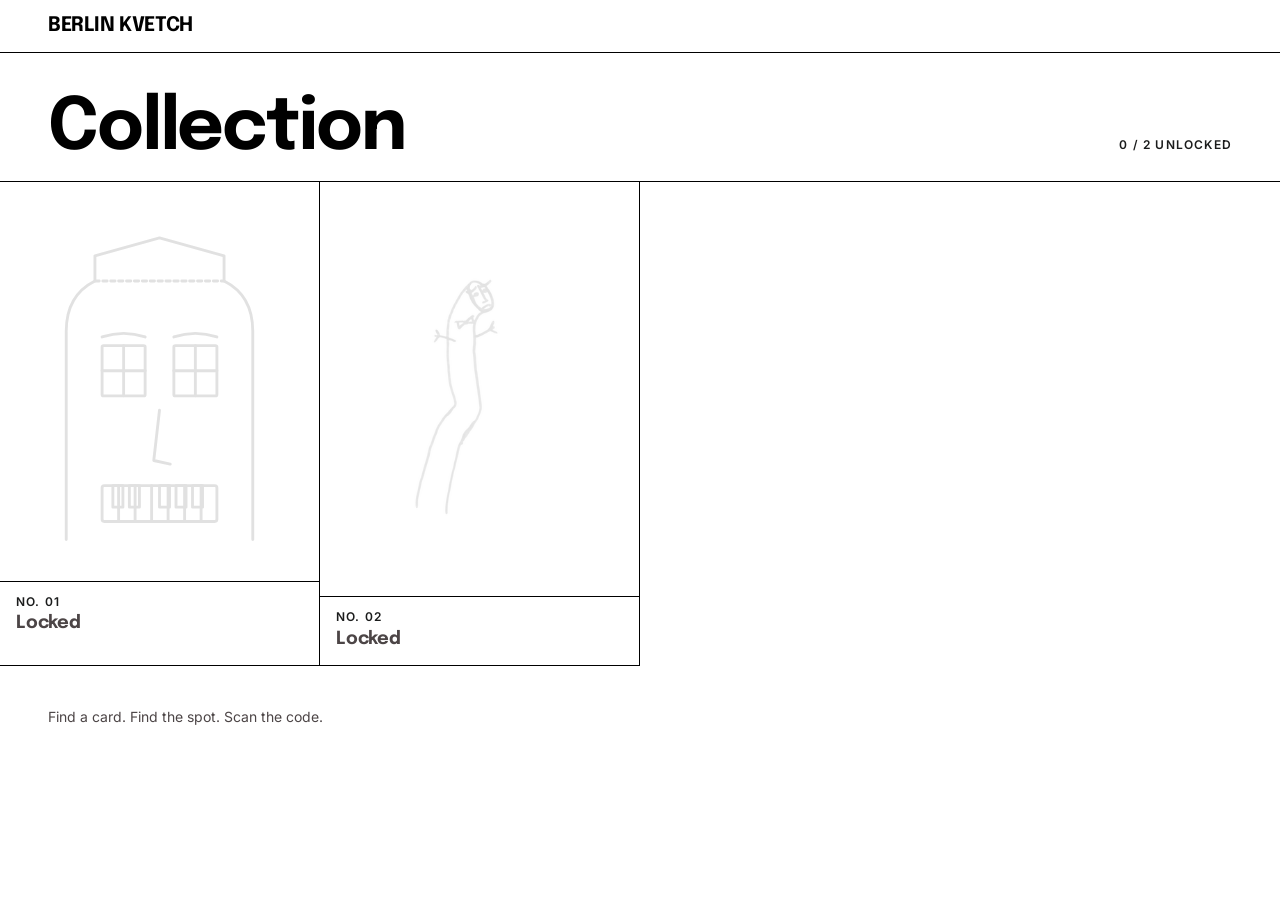
==== index.html @ 39d84fa9 "update 2026-10-23 18:55" ====
<!DOCTYPE html>
<html lang="en">
<head>
  <meta charset="UTF-8" />
  <meta name="viewport" content="width=device-width, initial-scale=1.0, viewport-fit=cover" />
  <meta name="theme-color" content="#000000" />
  <title>Berlin Kvetch</title>
  <link rel="icon" type="image/x-icon" href="assets/favicon.ico" />
  <link rel="icon" type="image/png" sizes="32x32" href="assets/favicon-32x32.png" />
  <link rel="icon" type="image/png" sizes="16x16" href="assets/favicon-16x16.png" />
  <link rel="apple-touch-icon" sizes="180x180" href="assets/apple-touch-icon.png" />
  <link rel="stylesheet" href="https://fonts.googleapis.com/css2?family=Material+Symbols+Outlined:opsz,wght,FILL,GRAD@20..48,100..700,0..1,-50..200&display=block" />
  <link rel="stylesheet" href="css/style.css" />
</head>
<body>

  <!-- ============ CAMERA (QR codes open here: ?f=<figure-id>) ============ -->
  <section id="view-camera" class="view view--camera hidden" aria-label="Camera">
    <video id="camera-feed" autoplay playsinline muted></video>
    <img id="camera-overlay" class="cam-overlay" alt="" />

    <header class="cam-bar">
      <div class="cam-bar__title">
        <span class="label-caps">Berlin Kvetch</span>
        <span id="cam-figure-title" class="cam-bar__name"></span>
      </div>
      <button class="icon-btn icon-btn--light" data-go="collection" aria-label="Collection">
        <span class="material-symbols-outlined" aria-hidden="true">grid_view</span>
      </button>
    </header>

    <div id="cam-start" class="cam-start hidden">
      <p id="cam-start-msg">Camera access is needed to find the figure.</p>
      <button id="cam-start-btn" class="btn btn--light">Start camera</button>
    </div>

    <footer class="cam-foot">
      <p class="cam-foot__hint">Line the drawing up with the spot.</p>
      <div class="cam-foot__row">
        <span class="label-caps"><span id="align-status">Starting camera…</span> · <span id="align-score">0%</span></span>
        <span class="cam-foot__actions">
          <a id="cam-listen" class="btn btn--light btn--small hidden" href="#listen">Listen</a>
          <!-- TEMPORARY: manual unlock until camera matching is proven in the field -->
          <button id="manual-unlock" class="btn btn--light btn--small">Unlock</button>
        </span>
      </div>
    </footer>
  </section>

  <!-- ============ PLAYER ============ -->
  <section id="view-player" class="view view--player hidden" aria-label="Player">
    <header class="masthead">
      <span class="masthead__brand">Berlin Kvetch</span>
      <button class="icon-btn" data-go="collection" aria-label="Collection">
        <span class="material-symbols-outlined" aria-hidden="true">grid_view</span>
      </button>
    </header>

    <div id="unlocked-flash" class="flash hidden"><span class="label-caps">Unlocked</span></div>

    <div class="player-stage">
      <img id="player-drawing" class="player-stage__img" alt="" />
    </div>

    <div class="player-meta">
      <h1 id="player-title" class="player-meta__title"></h1>
      <p id="player-subtitle" class="label-caps player-meta__sub"></p>
    </div>

    <div class="player">
      <audio id="audio" preload="metadata"></audio>
      <div class="player__progress">
        <span id="t-cur" class="player__time">0:00</span>
        <input id="seek" class="player__seek" type="range" min="0" max="100" step="0.1" value="0" aria-label="Seek" />
        <span id="t-tot" class="player__time">0:00</span>
      </div>
      <div class="player__controls">
        <button id="back-10" class="player__skip" aria-label="Back 10 seconds">
          <span class="material-symbols-outlined" aria-hidden="true">replay_10</span>
        </button>
        <button id="play-pause" class="player__play" aria-label="Play">
          <span id="icon-play" class="material-symbols-outlined" aria-hidden="true">play_circle</span>
          <span id="icon-pause" class="material-symbols-outlined hidden" aria-hidden="true">pause_circle</span>
        </button>
        <button id="fwd-10" class="player__skip" aria-label="Forward 10 seconds">
          <span class="material-symbols-outlined" aria-hidden="true">forward_10</span>
        </button>
      </div>
      <p id="audio-missing" class="label-caps muted hidden">Audio not added yet</p>
    </div>
  </section>

  <!-- ============ COLLECTION (the only other screen) ============ -->
  <section id="view-collection" class="view view--collection hidden" aria-label="Collection">
    <header class="masthead">
      <span class="masthead__brand">Berlin Kvetch</span>
      <button id="coll-back" class="icon-btn hidden" aria-label="Back">
        <span class="material-symbols-outlined" aria-hidden="true">close</span>
      </button>
    </header>

    <div class="coll-head">
      <h1 class="coll-head__title">Collection</h1>
      <span id="coll-count" class="label-caps"></span>
    </div>

    <ul id="coll-grid" class="coll-grid"></ul>

    <p class="coll-foot">Find a card. Find the spot. Scan the code.</p>
  </section>

  <script src="js/alignment.js"></script>
  <script src="js/app.js"></script>
</body>
</html>
---- css/style.css ----
/* ============================================================
   Berlin Kvetch — Editorial Noir
   Monochrome, sharp, rule-separated. See design/DESIGN.md.
   ============================================================ */

@import url('https://fonts.googleapis.com/css2?family=Epilogue:wght@600;700&family=Inter:wght@400;600&display=swap');

:root {
  --ink: #000000;
  --ink-soft: #1b1c1c;
  --ink-mute: #4c4546;
  --line-soft: #cfc4c5;
  --paper: #ffffff;
  --font-display: 'Epilogue', 'Helvetica Neue', Arial, sans-serif;
  --font-body: 'Inter', 'Helvetica Neue', Arial, sans-serif;
  --margin: 24px;
  --safe-top: env(safe-area-inset-top, 0px);
  --safe-bottom: env(safe-area-inset-bottom, 0px);
}
@media (min-width: 720px) { :root { --margin: 48px; } }

*, *::before, *::after { box-sizing: border-box; }
html, body {
  margin: 0;
  background: var(--paper);
  color: var(--ink-soft);
  font: 16px/1.5 var(--font-body);
  -webkit-font-smoothing: antialiased;
  min-height: 100dvh;
}
img, video { display: block; max-width: 100%; }
a { color: inherit; text-decoration: none; }
button { font: inherit; color: inherit; background: none; border: 0; padding: 0; border-radius: 0; cursor: pointer; }
button:disabled { cursor: default; opacity: .35; }
.hidden { display: none !important; }
.muted { color: var(--ink-mute); }

.label-caps {
  font: 600 12px/1.3 var(--font-body);
  letter-spacing: .1em;
  text-transform: uppercase;
}

.material-symbols-outlined {
  font-variation-settings: 'FILL' 0, 'wght' 300, 'GRAD' 0, 'opsz' 24;
  font-size: 24px;
  line-height: 1;
}

/* ----- Buttons ----- */
.btn {
  display: inline-flex; align-items: center; justify-content: center;
  min-height: 48px; padding: 0 24px;
  border: 2px solid var(--ink); background: var(--paper); color: var(--ink);
  font: 600 12px/1 var(--font-body); letter-spacing: .1em; text-transform: uppercase;
}
.btn:hover, .btn:active { background: var(--ink); color: var(--paper); }
.btn--light { border-color: var(--paper); background: transparent; color: var(--paper); }
.btn--light:hover, .btn--light:active { background: var(--paper); color: var(--ink); }
.btn--small { min-height: 40px; padding: 0 16px; }

.icon-btn {
  width: 44px; height: 44px;
  display: inline-flex; align-items: center; justify-content: center;
  border: 2px solid var(--ink);
}
.icon-btn:hover, .icon-btn:active { background: var(--ink); color: var(--paper); }
.icon-btn--light { border-color: var(--paper); color: var(--paper); }
.icon-btn--light:hover, .icon-btn--light:active { background: var(--paper); color: var(--ink); }

/* ----- Masthead (player + collection) ----- */
.masthead {
  display: flex; align-items: center; justify-content: space-between;
  padding: calc(16px + var(--safe-top)) var(--margin) 16px;
  border-bottom: 1px solid var(--ink);
}
.masthead__brand {
  font: 700 20px/1 var(--font-display);
  letter-spacing: -.02em;
  text-transform: uppercase;
  color: var(--ink);
}

/* ============ CAMERA ============ */
.view--camera {
  position: fixed; inset: 0;
  background: var(--ink); color: var(--paper);
  overflow: hidden;
}
.view--camera video {
  position: absolute; inset: 0;
  width: 100%; height: 100%; max-width: none;
  object-fit: cover;
}
.cam-overlay {
  position: absolute; inset: 0;
  width: 100%; height: 100%; max-width: none;
  object-fit: contain;
  padding: 96px 24px 140px;
  pointer-events: none;
  opacity: .85;
  /* white halo keeps black line-art legible over dark parts of the scene */
  filter: drop-shadow(0 0 1px #fff) drop-shadow(0 0 2px #fff);
}
.cam-bar {
  position: absolute; left: 0; right: 0; top: 0;
  display: flex; align-items: center; justify-content: space-between; gap: 16px;
  padding: calc(16px + var(--safe-top)) var(--margin) 16px;
  background: var(--ink);
  border-bottom: 1px solid var(--paper);
}
.cam-bar__title { display: flex; flex-direction: column; gap: 4px; min-width: 0; }
.cam-bar__name {
  font: 700 22px/1.1 var(--font-display);
  letter-spacing: -.02em;
  white-space: nowrap; overflow: hidden; text-overflow: ellipsis;
}
.cam-foot {
  position: absolute; left: 0; right: 0; bottom: 0;
  padding: 16px var(--margin) calc(16px + var(--safe-bottom));
  background: var(--ink);
  border-top: 1px solid var(--paper);
}
.cam-foot__hint { margin: 0 0 12px; font-size: 14px; }
.cam-foot__row { display: flex; align-items: center; justify-content: space-between; gap: 12px; }
.cam-foot__actions { display: flex; gap: 8px; }
.cam-start {
  position: absolute; left: var(--margin); right: var(--margin); top: 50%;
  transform: translateY(-50%);
  padding: 24px;
  background: var(--ink);
  border: 2px solid var(--paper);
}
.cam-start p { margin: 0 0 16px; }

/* ============ PLAYER ============ */
.view--player { min-height: 100dvh; display: flex; flex-direction: column; }
.flash {
  background: var(--ink); color: var(--paper);
  padding: 12px var(--margin);
  animation: flash-in .25s ease-out;
}
@keyframes flash-in { from { transform: translateY(-100%); } to { transform: none; } }

.player-stage {
  flex: 1;
  display: flex; align-items: center; justify-content: center;
  padding: 32px var(--margin);
  min-height: 40vh;
}
.player-stage__img { width: 100%; max-width: 520px; max-height: 52vh; object-fit: contain; }

.player-meta {
  padding: 24px var(--margin) 0;
  border-top: 1px solid var(--ink);
}
.player-meta__title {
  margin: 0;
  font: 700 clamp(36px, 10vw, 64px)/1 var(--font-display);
  letter-spacing: -.03em;
  color: var(--ink);
}
.player-meta__sub { margin: 12px 0 0; color: var(--ink-mute); }

.player { padding: 24px var(--margin) calc(32px + var(--safe-bottom)); }
.player__progress { display: flex; align-items: center; gap: 12px; }
.player__time { font: 600 12px/1 var(--font-body); font-variant-numeric: tabular-nums; min-width: 34px; }
.player__time:last-child { text-align: right; }
.player__controls { display: flex; align-items: center; justify-content: center; gap: 32px; margin-top: 16px; }
.player__skip .material-symbols-outlined { font-size: 32px; }
.player__play .material-symbols-outlined { font-size: 72px; font-variation-settings: 'FILL' 0, 'wght' 200, 'GRAD' 0, 'opsz' 48; }
#audio-missing { text-align: center; margin: 16px 0 0; }

.player__seek {
  -webkit-appearance: none; appearance: none;
  flex: 1; height: 16px; margin: 0; background: transparent;
  --progress: 0%;
}
.player__seek:focus { outline: none; }
.player__seek::-webkit-slider-runnable-track {
  height: 2px;
  background: linear-gradient(to right, var(--ink) var(--progress), var(--line-soft) var(--progress));
}
.player__seek::-webkit-slider-thumb {
  -webkit-appearance: none; width: 12px; height: 12px; margin-top: -5px;
  background: var(--ink); border: 0; border-radius: 0;
}
.player__seek::-moz-range-track { height: 2px; background: var(--line-soft); }
.player__seek::-moz-range-progress { height: 2px; background: var(--ink); }
.player__seek::-moz-range-thumb { width: 12px; height: 12px; background: var(--ink); border: 0; border-radius: 0; }

/* ============ COLLECTION ============ */
.coll-head {
  display: flex; align-items: baseline; justify-content: space-between; gap: 16px;
  padding: 40px var(--margin) 16px;
  border-bottom: 1px solid var(--ink);
}
.coll-head__title {
  margin: 0;
  font: 700 clamp(40px, 12vw, 72px)/1 var(--font-display);
  letter-spacing: -.03em; color: var(--ink);
}
.coll-grid {
  list-style: none; margin: 0; padding: 0;
  display: grid; grid-template-columns: repeat(2, 1fr);
}
@media (min-width: 720px) { .coll-grid { grid-template-columns: repeat(4, 1fr); } }
.coll-tile { border-bottom: 1px solid var(--ink); border-right: 1px solid var(--ink); }
.coll-tile__inner { display: flex; flex-direction: column; height: 100%; }
.coll-tile__img {
  aspect-ratio: 4 / 5;
  display: flex; align-items: center; justify-content: center;
  padding: 16px;
}
.coll-tile__img img { width: 100%; height: 100%; object-fit: contain; }
.coll-tile__meta {
  display: flex; flex-direction: column; gap: 4px;
  padding: 12px 16px 16px;
  border-top: 1px solid var(--ink);
}
.coll-tile__name { font: 700 18px/1.15 var(--font-display); letter-spacing: -.01em; color: var(--ink); }

/* locked: drawing as faint ghost, no interaction */
.coll-tile:not(.coll-tile--open) .coll-tile__img img { opacity: .12; filter: grayscale(1); }
.coll-tile:not(.coll-tile--open) .coll-tile__name { color: var(--ink-mute); }
/* unlocked: inverts on press */
.coll-tile--open a:hover, .coll-tile--open a:active { background: var(--ink); color: var(--paper); }
.coll-tile--open a:hover .coll-tile__name, .coll-tile--open a:active .coll-tile__name { color: var(--paper); }
.coll-tile--open a:hover img, .coll-tile--open a:active img { filter: invert(1); }
.coll-tile--open a:hover .coll-tile__meta { border-top-color: var(--paper); }

.coll-empty { padding: 24px var(--margin); }
.coll-foot { padding: 40px var(--margin) calc(40px + var(--safe-bottom)); margin: 0; color: var(--ink-mute); font-size: 14px; }
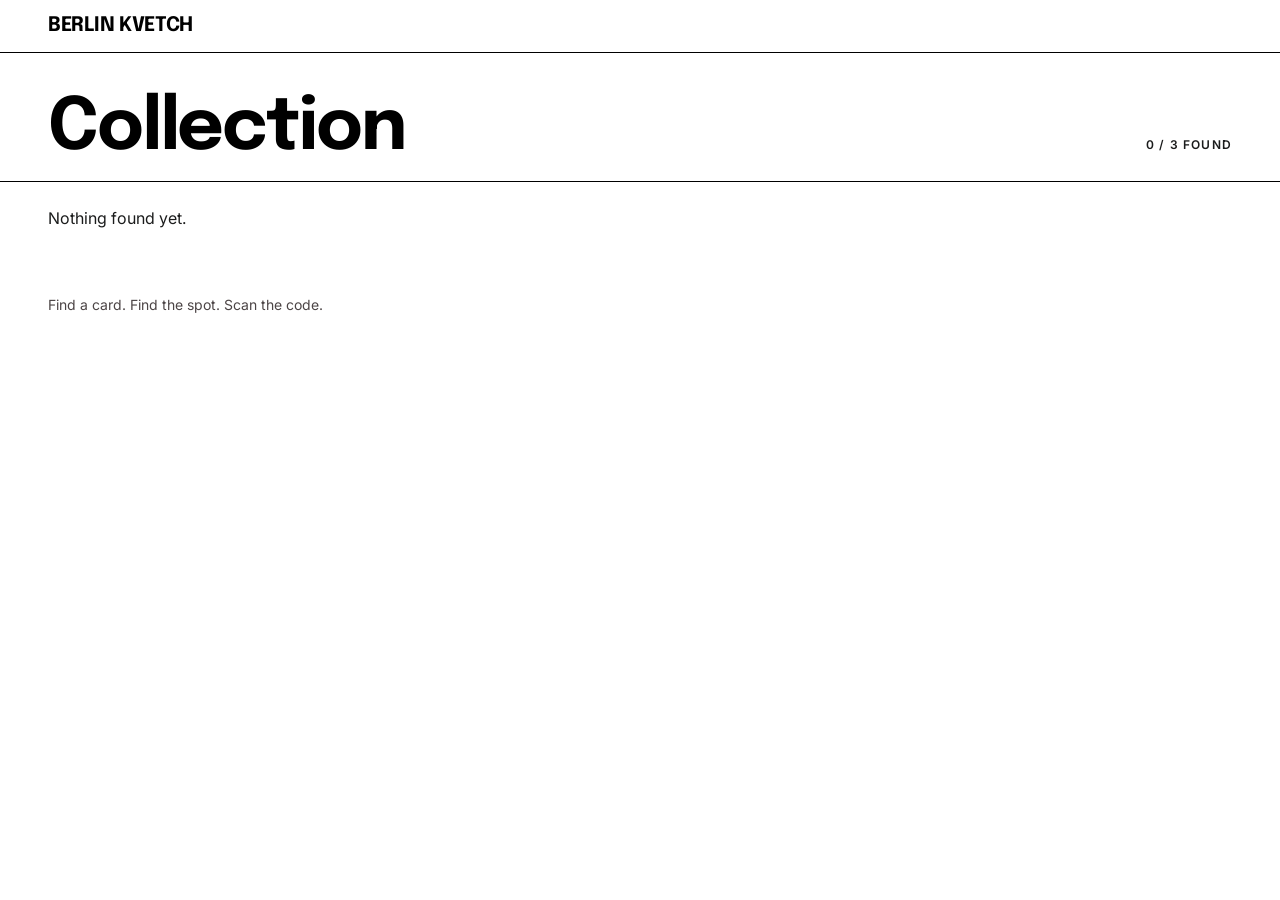
==== commit 7502a322: "update 2026-10-24 20:39" ====
--- a/index.html
+++ b/index.html
@@ -2,7 +2,7 @@
 <html lang="en">
 <head>
   <meta charset="UTF-8" />
-  <meta name="viewport" content="width=device-width, initial-scale=1.0, viewport-fit=cover" />
+  <meta name="viewport" content="width=device-width, initial-scale=1, maximum-scale=1, user-scalable=no, viewport-fit=cover" />
   <meta name="theme-color" content="#000000" />
   <title>Berlin Kvetch</title>
   <link rel="icon" type="image/x-icon" href="assets/favicon.ico" />
--- a/css/style.css
+++ b/css/style.css
@@ -26,8 +26,14 @@
   color: var(--ink-soft);
   font: 16px/1.5 var(--font-body);
   -webkit-font-smoothing: antialiased;
-  min-height: 100dvh;
-}
+  -webkit-text-size-adjust: 100%;
+  text-size-adjust: 100%;
+  overflow-x: hidden;
+  /* app-like: no pinch / double-tap zoom, only vertical scrolling */
+  touch-action: pan-y;
+}
+body { min-height: 100svh; }
+a, button { touch-action: manipulation; -webkit-tap-highlight-color: transparent; }
 img, video { display: block; max-width: 100%; }
 a { color: inherit; text-decoration: none; }
 button { font: inherit; color: inherit; background: none; border: 0; padding: 0; border-radius: 0; cursor: pointer; }
@@ -124,6 +130,16 @@
 .cam-foot__hint { margin: 0 0 12px; font-size: 14px; }
 .cam-foot__row { display: flex; align-items: center; justify-content: space-between; gap: 12px; }
 .cam-foot__actions { display: flex; gap: 8px; }
+.demo-hold {
+  display: block; width: 100%;
+  margin-top: 16px; min-height: 64px;
+  border: 2px solid var(--paper); background: transparent; color: var(--paper);
+  font: 600 13px/1 var(--font-body); letter-spacing: .14em; text-transform: uppercase;
+  touch-action: none; user-select: none; -webkit-user-select: none; -webkit-touch-callout: none;
+  transition: background .12s ease, color .12s ease;
+}
+.demo .cam-overlay { padding-bottom: 220px; }
+.demo-hold.is-holding { background: var(--paper); color: var(--ink); }
 .cam-start {
   position: absolute; left: var(--margin); right: var(--margin); top: 50%;
   transform: translateY(-50%);
@@ -206,13 +222,19 @@
 }
 @media (min-width: 720px) { .coll-grid { grid-template-columns: repeat(4, 1fr); } }
 .coll-tile { border-bottom: 1px solid var(--ink); border-right: 1px solid var(--ink); }
-.coll-tile__inner { display: flex; flex-direction: column; height: 100%; }
+.coll-tile { min-width: 0; }
+.coll-tile__inner { display: block; }
 .coll-tile__img {
+  position: relative;
+  display: block;
   aspect-ratio: 4 / 5;
-  display: flex; align-items: center; justify-content: center;
-  padding: 16px;
-}
-.coll-tile__img img { width: 100%; height: 100%; object-fit: contain; }
+  overflow: hidden;
+}
+.coll-tile__img img {
+  position: absolute; inset: 16px;
+  width: calc(100% - 32px); height: calc(100% - 32px); max-width: none;
+  object-fit: contain;
+}
 .coll-tile__meta {
   display: flex; flex-direction: column; gap: 4px;
   padding: 12px 16px 16px;
@@ -220,14 +242,17 @@
 }
 .coll-tile__name { font: 700 18px/1.15 var(--font-display); letter-spacing: -.01em; color: var(--ink); }
 
-/* locked: drawing as faint ghost, no interaction */
-.coll-tile:not(.coll-tile--open) .coll-tile__img img { opacity: .12; filter: grayscale(1); }
-.coll-tile:not(.coll-tile--open) .coll-tile__name { color: var(--ink-mute); }
-/* unlocked: inverts on press */
-.coll-tile--open a:hover, .coll-tile--open a:active { background: var(--ink); color: var(--paper); }
-.coll-tile--open a:hover .coll-tile__name, .coll-tile--open a:active .coll-tile__name { color: var(--paper); }
-.coll-tile--open a:hover img, .coll-tile--open a:active img { filter: invert(1); }
-.coll-tile--open a:hover .coll-tile__meta { border-top-color: var(--paper); }
+/* tiles invert on press (hover only on real pointers, so taps on phones don't stick) */
+.coll-tile a:active { background: var(--ink); color: var(--paper); }
+.coll-tile a:active .coll-tile__name { color: var(--paper); }
+.coll-tile a:active img { filter: invert(1); }
+.coll-tile a:active .coll-tile__meta { border-top-color: var(--paper); }
+@media (hover: hover) {
+  .coll-tile a:hover { background: var(--ink); color: var(--paper); }
+  .coll-tile a:hover .coll-tile__name { color: var(--paper); }
+  .coll-tile a:hover img { filter: invert(1); }
+  .coll-tile a:hover .coll-tile__meta { border-top-color: var(--paper); }
+}
 
 .coll-empty { padding: 24px var(--margin); }
 .coll-foot { padding: 40px var(--margin) calc(40px + var(--safe-bottom)); margin: 0; color: var(--ink-mute); font-size: 14px; }
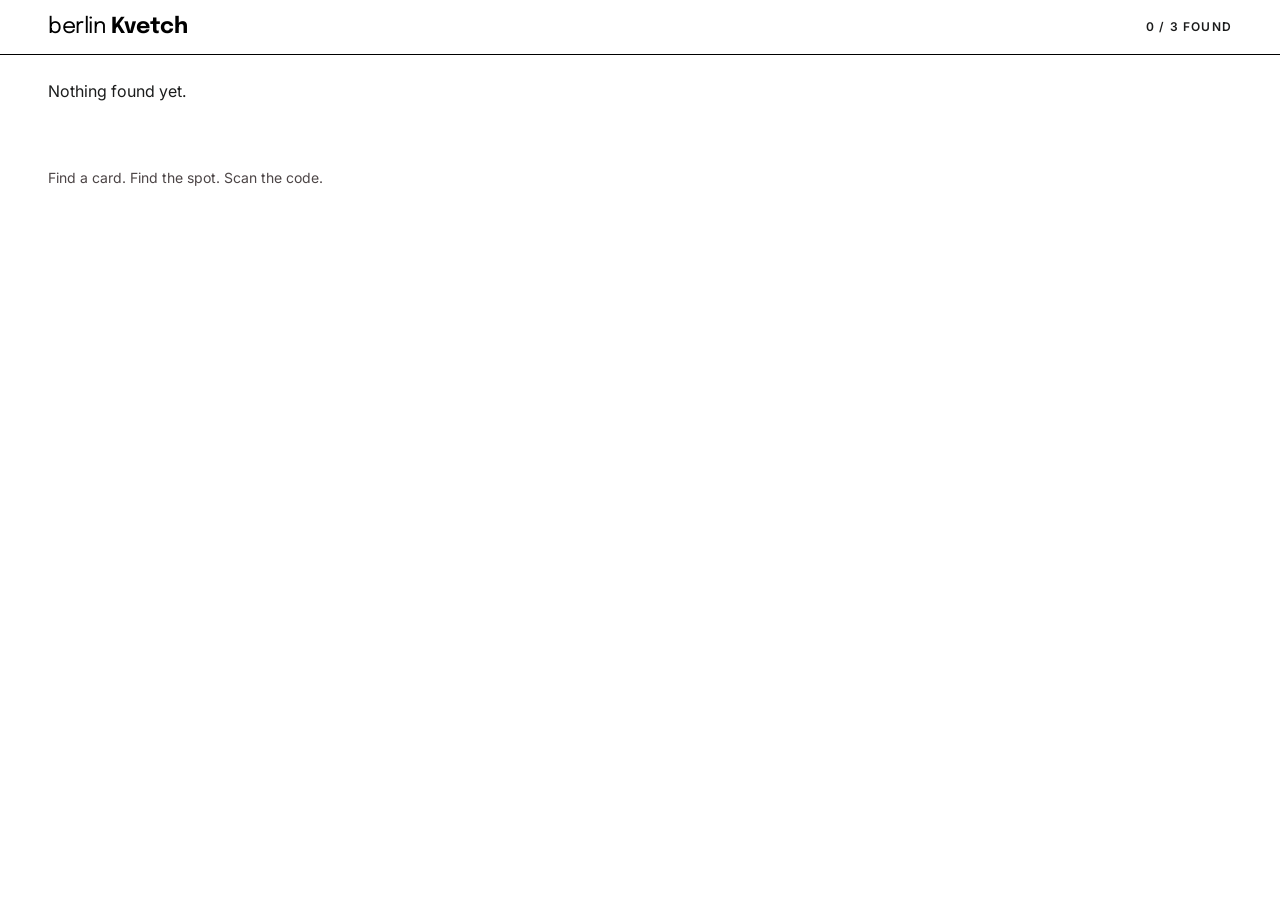
==== commit 885e2165: "update 2026-10-24 20:57" ====
--- a/index.html
+++ b/index.html
@@ -4,7 +4,7 @@
   <meta charset="UTF-8" />
   <meta name="viewport" content="width=device-width, initial-scale=1, maximum-scale=1, user-scalable=no, viewport-fit=cover" />
   <meta name="theme-color" content="#000000" />
-  <title>Berlin Kvetch</title>
+  <title>berlin Kvetch</title>
   <link rel="icon" type="image/x-icon" href="assets/favicon.ico" />
   <link rel="icon" type="image/png" sizes="32x32" href="assets/favicon-32x32.png" />
   <link rel="icon" type="image/png" sizes="16x16" href="assets/favicon-16x16.png" />
@@ -21,7 +21,7 @@
 
     <header class="cam-bar">
       <div class="cam-bar__title">
-        <span class="label-caps">Berlin Kvetch</span>
+        <span class="brand-small">berlin <b>Kvetch</b></span>
         <span id="cam-figure-title" class="cam-bar__name"></span>
       </div>
       <button class="icon-btn icon-btn--light" data-go="collection" aria-label="Collection">
@@ -50,7 +50,7 @@
   <!-- ============ PLAYER ============ -->
   <section id="view-player" class="view view--player hidden" aria-label="Player">
     <header class="masthead">
-      <span class="masthead__brand">Berlin Kvetch</span>
+      <span class="masthead__brand">berlin <b>Kvetch</b></span>
       <button class="icon-btn" data-go="collection" aria-label="Collection">
         <span class="material-symbols-outlined" aria-hidden="true">grid_view</span>
       </button>
@@ -92,17 +92,15 @@
 
   <!-- ============ COLLECTION (the only other screen) ============ -->
   <section id="view-collection" class="view view--collection hidden" aria-label="Collection">
-    <header class="masthead">
-      <span class="masthead__brand">Berlin Kvetch</span>
-      <button id="coll-back" class="icon-btn hidden" aria-label="Back">
-        <span class="material-symbols-outlined" aria-hidden="true">close</span>
-      </button>
+    <header class="masthead masthead--sticky">
+      <h1 class="masthead__brand">berlin <b>Kvetch</b></h1>
+      <span class="masthead__end">
+        <span id="coll-count" class="label-caps"></span>
+        <button id="coll-back" class="icon-btn hidden" aria-label="Back">
+          <span class="material-symbols-outlined" aria-hidden="true">close</span>
+        </button>
+      </span>
     </header>
-
-    <div class="coll-head">
-      <h1 class="coll-head__title">Collection</h1>
-      <span id="coll-count" class="label-caps"></span>
-    </div>
 
     <ul id="coll-grid" class="coll-grid"></ul>
 
--- a/css/style.css
+++ b/css/style.css
@@ -3,7 +3,7 @@
    Monochrome, sharp, rule-separated. See design/DESIGN.md.
    ============================================================ */
 
-@import url('https://fonts.googleapis.com/css2?family=Epilogue:wght@600;700&family=Inter:wght@400;600&display=swap');
+@import url('https://fonts.googleapis.com/css2?family=Epilogue:wght@400;600;700&family=Inter:wght@400;600&display=swap');
 
 :root {
   --ink: #000000;
@@ -28,7 +28,7 @@
   -webkit-font-smoothing: antialiased;
   -webkit-text-size-adjust: 100%;
   text-size-adjust: 100%;
-  overflow-x: hidden;
+  overflow-x: clip;
   /* app-like: no pinch / double-tap zoom, only vertical scrolling */
   touch-action: pan-y;
 }
@@ -80,12 +80,19 @@
   padding: calc(16px + var(--safe-top)) var(--margin) 16px;
   border-bottom: 1px solid var(--ink);
 }
+.masthead--sticky {
+  position: sticky; top: 0; z-index: 10;
+  background: var(--paper);
+}
+.masthead__end { display: flex; align-items: center; gap: 16px; }
 .masthead__brand {
-  font: 700 20px/1 var(--font-display);
+  margin: 0;
+  font: 400 22px/1 var(--font-display);
   letter-spacing: -.02em;
-  text-transform: uppercase;
   color: var(--ink);
 }
+.masthead__brand b, .brand-small b { font-weight: 700; }
+.brand-small { font: 400 14px/1.2 var(--font-display); letter-spacing: -.01em; }
 
 /* ============ CAMERA ============ */
 .view--camera {
@@ -206,16 +213,6 @@
 .player__seek::-moz-range-thumb { width: 12px; height: 12px; background: var(--ink); border: 0; border-radius: 0; }
 
 /* ============ COLLECTION ============ */
-.coll-head {
-  display: flex; align-items: baseline; justify-content: space-between; gap: 16px;
-  padding: 40px var(--margin) 16px;
-  border-bottom: 1px solid var(--ink);
-}
-.coll-head__title {
-  margin: 0;
-  font: 700 clamp(40px, 12vw, 72px)/1 var(--font-display);
-  letter-spacing: -.03em; color: var(--ink);
-}
 .coll-grid {
   list-style: none; margin: 0; padding: 0;
   display: grid; grid-template-columns: repeat(2, 1fr);
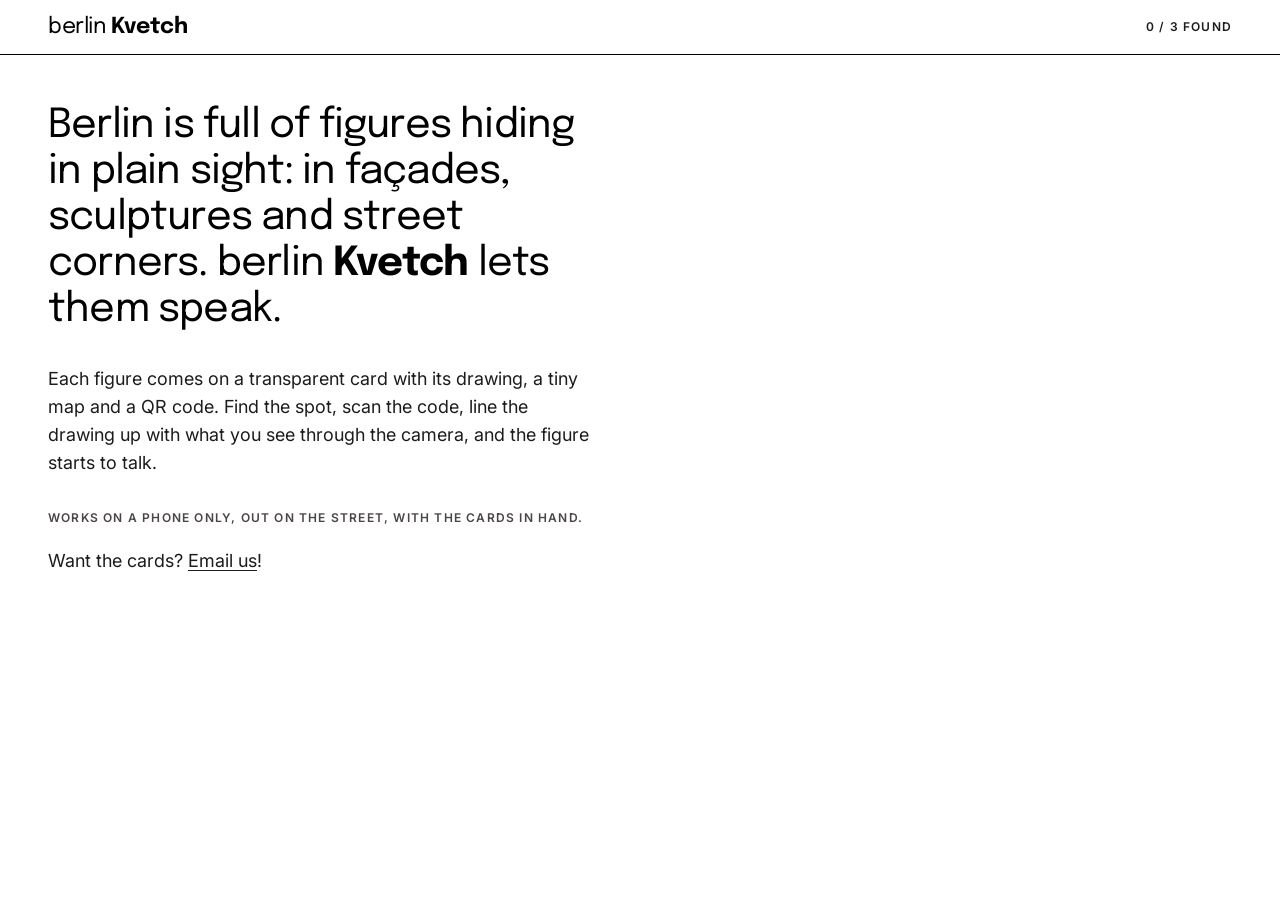
==== commit 0cb8e3f7: "update 2026-10-24 21:30" ====
--- a/index.html
+++ b/index.html
@@ -104,6 +104,14 @@
 
     <ul id="coll-grid" class="coll-grid"></ul>
 
+    <!-- Shown instead of the grid on computers (no coarse pointer): figures can only be found on a phone -->
+    <div id="coll-desktop" class="coll-desktop hidden">
+      <p class="coll-desktop__lede">Berlin is full of figures hiding in plain sight: in façades, sculptures and street corners. berlin <b>Kvetch</b> lets them speak.</p>
+      <p>Each figure comes on a transparent card with its drawing, a tiny map and a QR code. Find the spot, scan the code, line the drawing up with what you see through the camera, and the figure starts to talk.</p>
+      <p class="label-caps coll-desktop__note">Works on a phone only, out on the street, with the cards in hand.</p>
+      <p>Want the cards? <a class="text-link" href="mailto:hola@chismes.de">Email us</a>!</p>
+    </div>
+
     <p class="coll-foot">Find a card. Find the spot. Scan the code.</p>
   </section>
 
--- a/css/style.css
+++ b/css/style.css
@@ -253,3 +253,21 @@
 
 .coll-empty { padding: 24px var(--margin); }
 .coll-foot { padding: 40px var(--margin) calc(40px + var(--safe-bottom)); margin: 0; color: var(--ink-mute); font-size: 14px; }
+
+/* ----- Desktop: project description instead of the collection ----- */
+.coll-desktop {
+  max-width: 640px;
+  padding: 48px var(--margin) calc(64px + var(--safe-bottom));
+}
+.coll-desktop p { margin: 0 0 20px; font-size: 18px; line-height: 1.55; color: var(--ink-soft); }
+.coll-desktop__lede {
+  font: 400 clamp(28px, 3.2vw, 40px)/1.15 var(--font-display) !important;
+  letter-spacing: -.02em;
+  color: var(--ink) !important;
+  margin-bottom: 32px !important;
+}
+.coll-desktop__lede b { font-weight: 700; }
+.coll-desktop__note { color: var(--ink-mute) !important; font-size: 12px !important; margin: 32px 0 20px !important; }
+/* same link treatment as the project descriptions on chismes.de */
+.text-link { color: inherit; text-decoration: underline; text-underline-offset: .15em; }
+.text-link:hover { opacity: .6; }
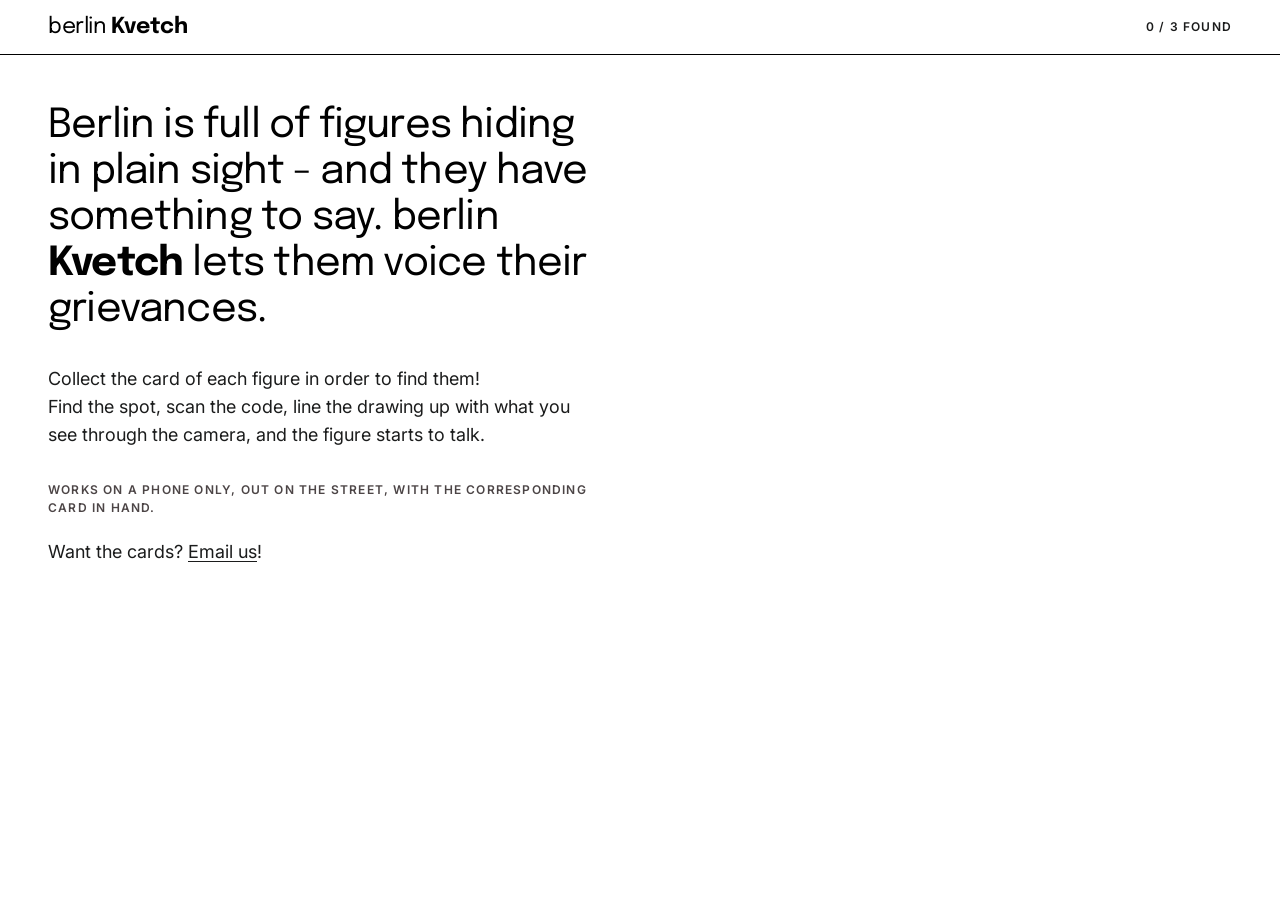
==== commit 0affee93: "update 2026-11-07 19:40" ====
--- a/index.html
+++ b/index.html
@@ -56,36 +56,22 @@
       </button>
     </header>
 
-    <div id="unlocked-flash" class="flash hidden"><span class="label-caps">Unlocked</span></div>
-
     <div class="player-stage">
+      <div id="unlocked-flash" class="flash hidden"><span class="label-caps">Unlocked</span></div>
       <img id="player-drawing" class="player-stage__img" alt="" />
     </div>
 
     <div class="player-meta">
       <h1 id="player-title" class="player-meta__title"></h1>
-      <p id="player-subtitle" class="label-caps player-meta__sub"></p>
     </div>
 
     <div class="player">
       <audio id="audio" preload="metadata"></audio>
-      <div class="player__progress">
-        <span id="t-cur" class="player__time">0:00</span>
-        <input id="seek" class="player__seek" type="range" min="0" max="100" step="0.1" value="0" aria-label="Seek" />
-        <span id="t-tot" class="player__time">0:00</span>
+      <div class="player__track" aria-hidden="true">
+        <div id="track-fill" class="player__fill"></div>
+        <div id="track-dot" class="player__dot"></div>
       </div>
-      <div class="player__controls">
-        <button id="back-10" class="player__skip" aria-label="Back 10 seconds">
-          <span class="material-symbols-outlined" aria-hidden="true">replay_10</span>
-        </button>
-        <button id="play-pause" class="player__play" aria-label="Play">
-          <span id="icon-play" class="material-symbols-outlined" aria-hidden="true">play_circle</span>
-          <span id="icon-pause" class="material-symbols-outlined hidden" aria-hidden="true">pause_circle</span>
-        </button>
-        <button id="fwd-10" class="player__skip" aria-label="Forward 10 seconds">
-          <span class="material-symbols-outlined" aria-hidden="true">forward_10</span>
-        </button>
-      </div>
+      <button id="kvetch" class="kvetch-btn" aria-label="Hold to play">Kvetch</button>
       <p id="audio-missing" class="label-caps muted hidden">Audio not added yet</p>
     </div>
   </section>
@@ -102,17 +88,19 @@
       </span>
     </header>
 
+    <div class="coll-scroll">
     <ul id="coll-grid" class="coll-grid"></ul>
 
     <!-- Shown instead of the grid on computers (no coarse pointer): figures can only be found on a phone -->
     <div id="coll-desktop" class="coll-desktop hidden">
-      <p class="coll-desktop__lede">Berlin is full of figures hiding in plain sight: in façades, sculptures and street corners. berlin <b>Kvetch</b> lets them speak.</p>
-      <p>Each figure comes on a transparent card with its drawing, a tiny map and a QR code. Find the spot, scan the code, line the drawing up with what you see through the camera, and the figure starts to talk.</p>
-      <p class="label-caps coll-desktop__note">Works on a phone only, out on the street, with the cards in hand.</p>
+      <p class="coll-desktop__lede">Berlin is full of figures hiding in plain sight - and they have something to say. berlin <b>Kvetch</b> lets them voice their grievances.</p>
+      <p>Collect the card of each figure in order to find them!<br />Find the spot, scan the code, line the drawing up with what you see through the camera, and the figure starts to talk.</p>
+      <p class="label-caps coll-desktop__note">Works on a phone only, out on the street, with the corresponding card in hand.</p>
       <p>Want the cards? <a class="text-link" href="mailto:hola@chismes.de">Email us</a>!</p>
     </div>
 
     <p class="coll-foot">Find a card. Find the spot. Scan the code.</p>
+    </div>
   </section>
 
   <script src="js/alignment.js"></script>
--- a/css/style.css
+++ b/css/style.css
@@ -31,6 +31,7 @@
   overflow-x: clip;
   /* app-like: no pinch / double-tap zoom, only vertical scrolling */
   touch-action: pan-y;
+  overscroll-behavior: none;
 }
 body { min-height: 100svh; }
 a, button { touch-action: manipulation; -webkit-tap-highlight-color: transparent; }
@@ -79,10 +80,6 @@
   display: flex; align-items: center; justify-content: space-between;
   padding: calc(16px + var(--safe-top)) var(--margin) 16px;
   border-bottom: 1px solid var(--ink);
-}
-.masthead--sticky {
-  position: sticky; top: 0; z-index: 10;
-  background: var(--paper);
 }
 .masthead__end { display: flex; align-items: center; gap: 16px; }
 .masthead__brand {
@@ -157,8 +154,15 @@
 .cam-start p { margin: 0 0 16px; }
 
 /* ============ PLAYER ============ */
-.view--player { min-height: 100dvh; display: flex; flex-direction: column; }
+.view--player, .view--collection {
+  position: fixed; inset: 0;            /* exactly one screen, never scrolls as a page */
+  display: flex; flex-direction: column;
+  overflow: hidden;
+  background: var(--paper);
+}
+.view--player .masthead, .view--collection .masthead { flex: none; }
 .flash {
+  position: absolute; left: 0; right: 0; top: 0; z-index: 5;
   background: var(--ink); color: var(--paper);
   padding: 12px var(--margin);
   animation: flash-in .25s ease-out;
@@ -168,14 +172,16 @@
 .player-stage {
   flex: 1;
   display: flex; align-items: center; justify-content: center;
-  padding: 32px var(--margin);
-  min-height: 40vh;
-}
-.player-stage__img { width: 100%; max-width: 520px; max-height: 52vh; object-fit: contain; }
+  padding: 24px var(--margin);
+  min-height: 0;                        /* drawing shrinks to whatever space is left */
+  position: relative;
+}
+.player-stage__img { width: 100%; height: 100%; max-width: 520px; object-fit: contain; }
 
 .player-meta {
-  padding: 24px var(--margin) 0;
-  border-top: 1px solid var(--ink);
+  flex: none;
+  padding: 8px var(--margin) 0;
+  text-align: center;
 }
 .player-meta__title {
   margin: 0;
@@ -183,36 +189,43 @@
   letter-spacing: -.03em;
   color: var(--ink);
 }
-.player-meta__sub { margin: 12px 0 0; color: var(--ink-mute); }
-
-.player { padding: 24px var(--margin) calc(32px + var(--safe-bottom)); }
-.player__progress { display: flex; align-items: center; gap: 12px; }
-.player__time { font: 600 12px/1 var(--font-body); font-variant-numeric: tabular-nums; min-width: 34px; }
-.player__time:last-child { text-align: right; }
-.player__controls { display: flex; align-items: center; justify-content: center; gap: 32px; margin-top: 16px; }
-.player__skip .material-symbols-outlined { font-size: 32px; }
-.player__play .material-symbols-outlined { font-size: 72px; font-variation-settings: 'FILL' 0, 'wght' 200, 'GRAD' 0, 'opsz' 48; }
+
+.player { flex: none; padding: 24px var(--margin) calc(32px + var(--safe-bottom)); }
+
+/* Progress: display only — thin line, circular marker */
+.player__track {
+  position: relative;
+  height: 2px; margin: 8px 6px 36px;
+  background: var(--line-soft);
+  --progress: 0%;
+}
+.player__fill { position: absolute; left: 0; top: 0; bottom: 0; width: var(--progress); background: var(--ink); }
+.player__dot {
+  position: absolute; top: 50%; left: var(--progress);
+  width: 12px; height: 12px; margin: -6px 0 0 -6px;
+  border-radius: 50%; background: var(--ink);
+}
+
+/* Hold-to-play button: black circle, inverts while pressed */
+.kvetch-btn {
+  display: flex; align-items: center; justify-content: center;
+  width: 112px; height: 112px; margin: 0 auto; padding: 0 0 0 .2em;
+  border-radius: 50%;
+  border: 2px solid var(--ink); background: var(--ink); color: var(--paper);
+  font: 600 13px/1 var(--font-body); letter-spacing: .2em; text-transform: uppercase;
+  -webkit-user-select: none; user-select: none; -webkit-touch-callout: none;
+  -webkit-tap-highlight-color: transparent; touch-action: none;
+}
+.kvetch-btn.is-pressed { background: var(--paper); color: var(--ink); }
+.kvetch-btn:disabled { opacity: .35; }
 #audio-missing { text-align: center; margin: 16px 0 0; }
 
-.player__seek {
-  -webkit-appearance: none; appearance: none;
-  flex: 1; height: 16px; margin: 0; background: transparent;
-  --progress: 0%;
-}
-.player__seek:focus { outline: none; }
-.player__seek::-webkit-slider-runnable-track {
-  height: 2px;
-  background: linear-gradient(to right, var(--ink) var(--progress), var(--line-soft) var(--progress));
-}
-.player__seek::-webkit-slider-thumb {
-  -webkit-appearance: none; width: 12px; height: 12px; margin-top: -5px;
-  background: var(--ink); border: 0; border-radius: 0;
-}
-.player__seek::-moz-range-track { height: 2px; background: var(--line-soft); }
-.player__seek::-moz-range-progress { height: 2px; background: var(--ink); }
-.player__seek::-moz-range-thumb { width: 12px; height: 12px; background: var(--ink); border: 0; border-radius: 0; }
-
 /* ============ COLLECTION ============ */
+.coll-scroll {
+  flex: 1; min-height: 0;
+  overflow-y: auto; -webkit-overflow-scrolling: touch;
+  overscroll-behavior: contain;          /* the title bar never moves, only the cards scroll */
+}
 .coll-grid {
   list-style: none; margin: 0; padding: 0;
   display: grid; grid-template-columns: repeat(2, 1fr);
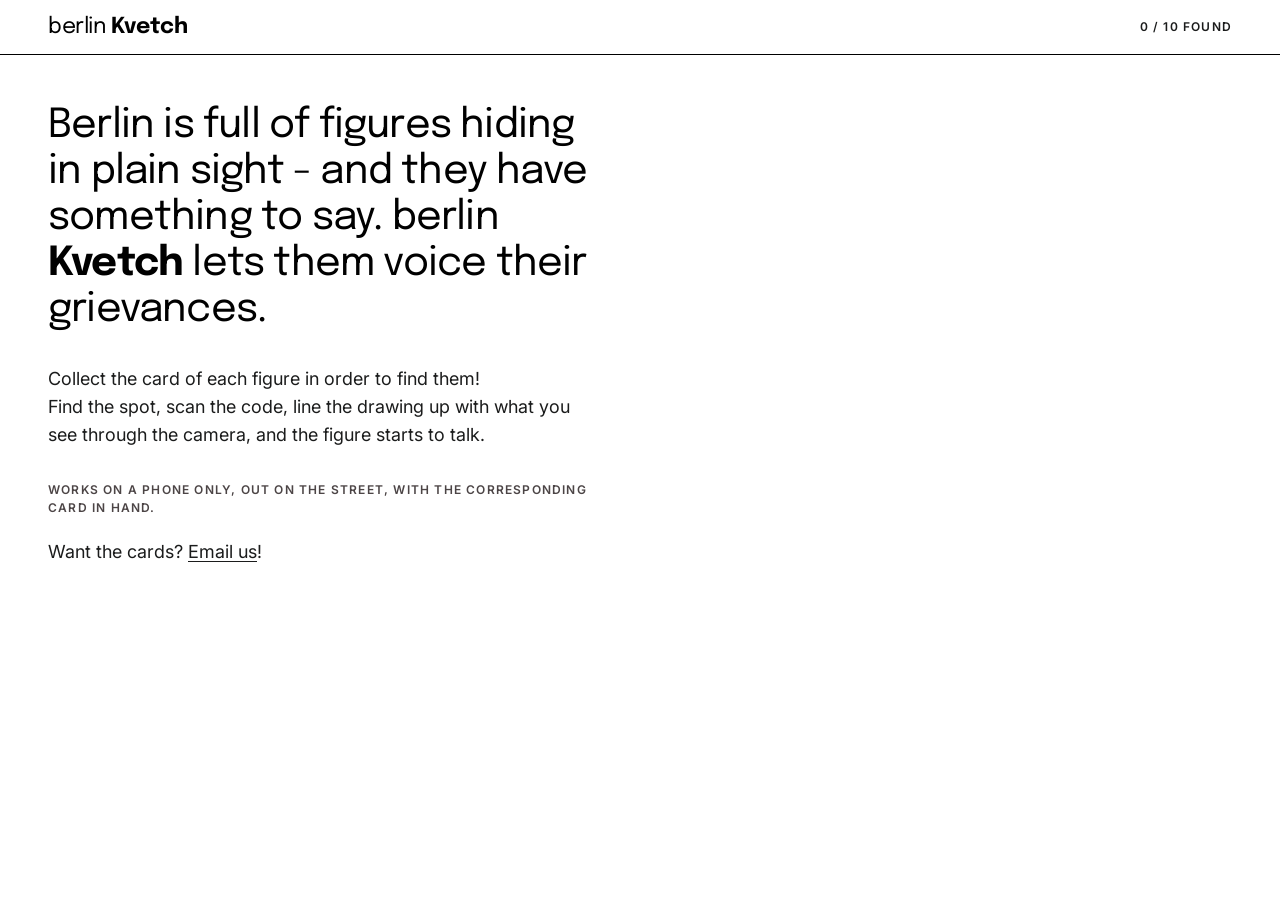
==== commit 34768789: "update 2026-11-12 10:39" ====
--- a/index.html
+++ b/index.html
@@ -71,7 +71,7 @@
         <div id="track-fill" class="player__fill"></div>
         <div id="track-dot" class="player__dot"></div>
       </div>
-      <button id="kvetch" class="kvetch-btn" aria-label="Hold to play">Kvetch</button>
+      <button id="kvetch" class="kvetch-btn" aria-label="Hold to play">Kvetch!</button>
       <p id="audio-missing" class="label-caps muted hidden">Audio not added yet</p>
     </div>
   </section>
--- a/css/style.css
+++ b/css/style.css
@@ -111,6 +111,7 @@
   opacity: .85;
   /* white halo keeps black line-art legible over dark parts of the scene */
   filter: drop-shadow(0 0 1px #fff) drop-shadow(0 0 2px #fff);
+  transform: scale(var(--fig-scale, 1)); transform-origin: center;
 }
 .cam-bar {
   position: absolute; left: 0; right: 0; top: 0;
@@ -176,7 +177,8 @@
   min-height: 0;                        /* drawing shrinks to whatever space is left */
   position: relative;
 }
-.player-stage__img { width: 100%; height: 100%; max-width: 520px; object-fit: contain; }
+.player-stage__img { width: 100%; height: 100%; max-width: 520px; object-fit: contain;
+  transform: scale(var(--fig-scale, 1)); transform-origin: center; }   /* per-figure size: "scale" in meta.json */
 
 .player-meta {
   flex: none;
